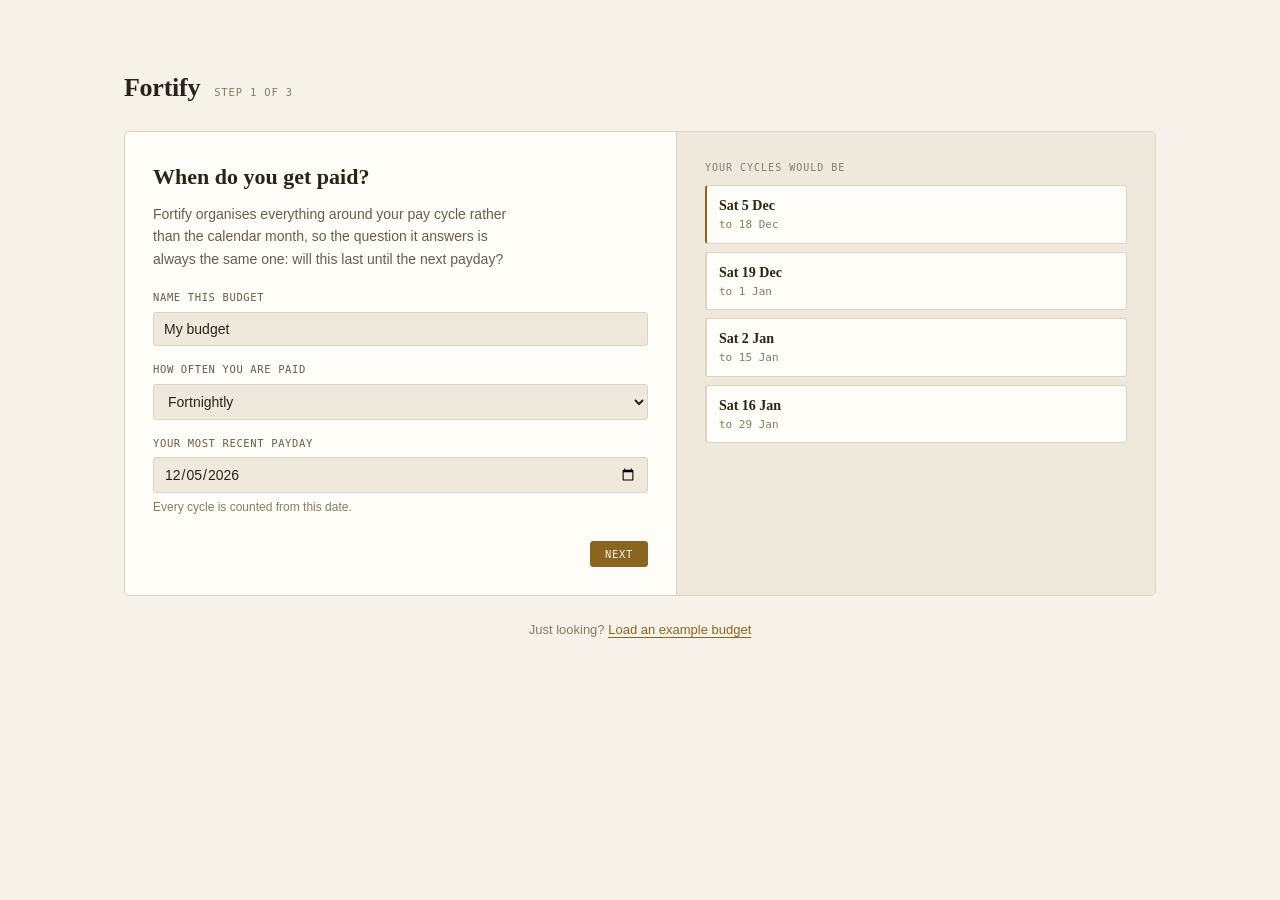
==== index.html @ bae22eed "Deploy 2026-08-08 04:30 UTC from feccb35" ====
<!DOCTYPE html>
<html lang="en">
<head>
<meta charset="UTF-8">
<meta name="viewport" content="width=device-width, initial-scale=1.0, viewport-fit=cover">
<title>Fortify</title>
<meta name="description" content="See whether your money lasts until the next payday.">

<link rel="manifest" href="./manifest.webmanifest">
<link rel="icon" type="image/png" sizes="32x32" href="./favicon-32.png">
<link rel="icon" type="image/png" sizes="16x16" href="./favicon-16.png">
<link rel="apple-touch-icon" href="./icon-180.png">

<!-- Matches the app background so the phone chrome does not flash white. -->
<meta name="theme-color" content="#15120d" media="(prefers-color-scheme: dark)">
<meta name="theme-color" content="#f6f2ea" media="(prefers-color-scheme: light)">
<meta name="apple-mobile-web-app-capable" content="yes">
<meta name="apple-mobile-web-app-title" content="Fortify">

<!-- Budget data never leaves the browser, so there is nothing to index. -->
<meta name="robots" content="noindex">
  <script type="module" crossorigin src="./assets/index-SMdYRFol.js"></script>
  <link rel="stylesheet" crossorigin href="./assets/index-R6bxta9f.css">
</head>
<body>
<div id="app"></div>
</body>
</html>
---- assets/index-R6bxta9f.css ----
:root{--serif:"Iowan Old Style", "Palatino Linotype", Palatino, Georgia, serif;--sans:-apple-system, BlinkMacSystemFont, "Segoe UI", "Helvetica Neue", Arial, sans-serif;--mono:ui-monospace, "SF Mono", "Cascadia Code", Consolas, monospace}:root,:root[data-theme=dark]{--lightningcss-light: ;--lightningcss-dark:initial;color-scheme:dark;--bg:#15120d;--surface:#1f1a13;--surface-2:#2a2318;--line:#3a3021;--line-soft:#2a2418;--text:#f0e9da;--text-dim:#a89b84;--text-faint:#6e6350;--brass:#cda24f;--brass-dim:#cda24f1f;--brass-line:#cda24f59;--brass-wash:#cda24f0a;--pos:#83a893;--pos-dim:#83a8931a;--pos-line:#83a89366;--pos-wash:#83a8930d;--neg:#bd6249;--neg-line:#bd624973;--warn:#d99a4e;--warn-dim:#d99a4e14;--warn-line:#d99a4e66}@media (prefers-color-scheme:light){:root:not([data-theme=dark]){--lightningcss-light:initial;--lightningcss-dark: ;color-scheme:light;--bg:#f6f2ea;--surface:#fffdf8;--surface-2:#efe9dd;--line:#ddd4c3;--line-soft:#ebe4d6;--text:#2a2318;--text-dim:#665d4e;--text-faint:#857b69;--brass:#8a6520;--brass-dim:#8a65201a;--brass-line:#8a652052;--brass-wash:#8a65200d;--pos:#3c6a50;--pos-dim:#3c6a501a;--pos-line:#3c6a5059;--pos-wash:#3c6a500d;--neg:#a4402a;--neg-line:#a4402a66;--warn:#8e6116;--warn-dim:#8e61161a;--warn-line:#8e611659}}:root[data-theme=light]{--lightningcss-light:initial;--lightningcss-dark: ;color-scheme:light;--bg:#f6f2ea;--surface:#fffdf8;--surface-2:#efe9dd;--line:#ddd4c3;--line-soft:#ebe4d6;--text:#2a2318;--text-dim:#665d4e;--text-faint:#857b69;--brass:#8a6520;--brass-dim:#8a65201a;--brass-line:#8a652052;--brass-wash:#8a65200d;--pos:#3c6a50;--pos-dim:#3c6a501a;--pos-line:#3c6a5059;--pos-wash:#3c6a500d;--neg:#a4402a;--neg-line:#a4402a66;--warn:#8e6116;--warn-dim:#8e61161a;--warn-line:#8e611659}*{box-sizing:border-box}body{background:var(--bg);color:var(--text);font-family:var(--sans);-webkit-font-smoothing:antialiased;margin:0;font-size:15px;line-height:1.5}#app{flex-direction:column;gap:32px;max-width:1080px;margin:0 auto;padding:32px 24px 96px;display:flex}h1,h2,h3,h4{font-family:var(--serif);margin:0;font-weight:600}.app-header{justify-content:space-between;align-items:flex-start;gap:16px;display:flex}.app-header h1{letter-spacing:-.01em;font-size:26px}.subtitle{color:var(--text-dim);margin:2px 0 0;font-size:13px}.header-actions{flex-wrap:wrap;justify-content:flex-end;align-items:center;gap:10px;display:flex}.save-state{font-family:var(--mono);letter-spacing:.06em;text-transform:uppercase;color:var(--text-faint);white-space:nowrap;font-size:10.5px}.save-state.is-saved{color:var(--pos)}.save-state.is-error{color:var(--neg);cursor:help}.ghost-btn{font-family:var(--mono);letter-spacing:.06em;text-transform:uppercase;color:var(--text-dim);background:var(--surface);border:1px solid var(--line);cursor:pointer;border-radius:3px;padding:6px 12px;font-size:10.5px;transition:border-color .15s,color .15s}.ghost-btn:hover{border-color:var(--brass-line);color:var(--brass)}.ghost-btn:focus-visible{outline:2px solid var(--brass);outline-offset:2px}.prototype-badge{font-family:var(--mono);letter-spacing:.12em;text-transform:uppercase;color:var(--brass);border:1px solid var(--brass-line);background:var(--brass-dim);white-space:nowrap;border-radius:999px;padding:4px 10px;font-size:10px}.runway{border:1px solid var(--line);background:var(--surface);border-radius:4px;flex-direction:column;gap:12px;padding:24px;display:flex}.mode-tabs{flex-wrap:wrap;gap:4px;display:flex}.mode-tab{font-family:var(--mono);letter-spacing:.06em;text-transform:uppercase;color:var(--text-faint);cursor:pointer;background:0 0;border:1px solid #0000;border-radius:3px;padding:7px 13px;font-size:11px;transition:color .15s,border-color .15s,background .15s}.mode-tab:hover:not(:disabled){color:var(--text)}.mode-tab.active{color:var(--brass);border-color:var(--brass-line);background:var(--brass-dim)}.mode-tab:disabled{opacity:.35;cursor:not-allowed}.mode-tab:focus-visible{outline:2px solid var(--brass);outline-offset:2px}.runway-figure{font-family:var(--serif);color:var(--pos);font-variant-numeric:tabular-nums;margin:4px 0 0;font-size:clamp(40px,8vw,60px);line-height:1}.runway-figure.neg{color:var(--neg)}.runway-caption{color:var(--text-dim);max-width:62ch;margin:0;font-size:14px}.assumptions{flex-wrap:wrap;gap:6px;margin-top:4px;display:flex}.chip{font-family:var(--mono);letter-spacing:.04em;color:var(--text-faint);border:1px solid var(--line);white-space:nowrap;border-radius:999px;padding:4px 10px;font-size:10.5px}.chip-warn{color:var(--warn);border-color:var(--warn-line)}.chip-soft{color:var(--text-dim)}.balance-control{border-top:1px solid var(--line-soft);flex-wrap:wrap;align-items:baseline;gap:14px;margin-top:4px;padding-top:14px;display:flex}.balance-field{align-items:center;gap:10px;display:flex}.balance-label{font-family:var(--mono);letter-spacing:.06em;text-transform:uppercase;color:var(--text-dim);font-size:10.5px}.balance-input-wrap{align-items:center;gap:3px;display:inline-flex}.balance-input-wrap .currency{font-family:var(--mono);color:var(--text-faint);font-size:13px}.balance-control input{text-align:right;width:120px;font-family:var(--mono);font-variant-numeric:tabular-nums;color:var(--text);background:var(--surface-2);border:1px solid var(--line);border-radius:3px;padding:6px 9px;font-size:15px}.balance-control input:hover{border-color:var(--brass-line)}.balance-control input:focus-visible{outline:2px solid var(--brass);outline-offset:1px}.balance-control input::-webkit-outer-spin-button{appearance:none;margin:0}.balance-control input::-webkit-inner-spin-button{appearance:none;margin:0}.balance-control input{-moz-appearance:textfield}.balance-control input[type=date]{text-align:left;width:auto;min-width:150px;font-family:var(--sans);font-size:13px}.balance-control.is-empty input{border-style:dashed;border-color:var(--warn-line)}.balance-control.is-empty input::placeholder{color:var(--warn);font-size:13px;font-style:italic}.balance-note{font-family:var(--mono);color:var(--text-faint);font-size:10.5px}.balance-note.is-stale{color:var(--warn)}.dialog{border:1px solid var(--line);background:var(--surface);color:var(--text);border-radius:5px;width:calc(100% - 32px);max-width:420px;padding:0}.dialog::backdrop{background:#0000008c}.dialog-body{flex-direction:column;gap:18px;padding:24px;display:flex}.dialog-body h2{font-size:20px}.field{flex-direction:column;gap:6px;display:flex}.field>span{font-family:var(--mono);letter-spacing:.06em;text-transform:uppercase;color:var(--text-dim);font-size:10.5px}.field small{color:var(--text-faint);font-size:12px;line-height:1.45}.field input,.field select{font-family:var(--sans);color:var(--text);background:var(--surface-2);border:1px solid var(--line);border-radius:3px;padding:8px 10px;font-size:14px}.field input[type=number]{font-family:var(--mono);font-variant-numeric:tabular-nums;text-align:right;width:120px}.field input:focus-visible,.field select:focus-visible{outline:2px solid var(--brass);outline-offset:1px}.dialog-actions{justify-content:flex-end;gap:8px;margin-top:4px;display:flex}.primary-btn{font-family:var(--mono);letter-spacing:.06em;text-transform:uppercase;color:var(--bg);background:var(--brass);border:1px solid var(--brass);cursor:pointer;border-radius:3px;padding:6px 14px;font-size:10.5px}.primary-btn:hover{filter:brightness(1.08)}.primary-btn:focus-visible{outline:2px solid var(--brass);outline-offset:2px}.section-head{justify-content:space-between;align-items:baseline;gap:12px;display:flex}.section-head h2{margin-bottom:0}.label-edit{font:inherit;color:inherit;cursor:pointer;text-align:left;background:0 0;border:none;border-bottom:1px dashed #0000;padding:0}.label-edit:hover{color:var(--brass);border-bottom-color:var(--brass-line)}.label-edit:focus-visible{outline:2px solid var(--brass);outline-offset:2px;border-radius:2px}.dialog-wide{max-width:560px}.dialog-body h2{margin-bottom:2px}.field-pair{grid-template-columns:1fr 1fr;gap:14px;display:grid}.dialog-error{color:var(--neg);border:1px solid var(--neg-line);background:#bd62491a;border-radius:3px;margin:0;padding:10px 12px;font-size:13px}.dialog-actions .spacer{flex:1}.danger-btn{font-family:var(--mono);letter-spacing:.06em;text-transform:uppercase;color:var(--neg);border:1px solid var(--neg-line);cursor:pointer;background:0 0;border-radius:3px;padding:6px 12px;font-size:10.5px}.danger-btn:hover{background:#bd62491a}.danger-btn:focus-visible{outline:2px solid var(--neg);outline-offset:2px}.ghost-btn.tiny{padding:4px 8px;font-size:9.5px}.field-note{color:var(--text-faint);margin:-8px 0 0;font-size:12px;line-height:1.45}.dialog-note{color:var(--warn);background:var(--warn-dim);border:1px solid var(--warn-line);border-radius:3px;margin:0;padding:10px 12px;font-size:12.5px;line-height:1.5}.empty-note{color:var(--text-faint);border:1px dashed var(--line);border-radius:4px;grid-column:1/-1;margin:0;padding:20px;font-size:13.5px;line-height:1.5}.pot-head h4{font-family:var(--serif);font-weight:600}.radio-row{flex-wrap:wrap;gap:8px;display:flex}.radio-card{border:1px solid var(--line);cursor:pointer;background:var(--surface-2);border-radius:3px;flex-direction:column;flex:150px;gap:2px;padding:10px 12px;transition:border-color .15s,background .15s;display:flex}.radio-card:hover{border-color:var(--brass-line)}.radio-card.selected{border-color:var(--brass);background:var(--brass-dim)}.radio-card input{opacity:0;pointer-events:none;position:absolute}.radio-card:focus-within{outline:2px solid var(--brass);outline-offset:2px}.radio-label{color:var(--text);font-size:13.5px}.radio-card.selected .radio-label{color:var(--brass)}.radio-hint{color:var(--text-faint);font-size:11.5px;line-height:1.35}.instalments{flex-direction:column;gap:8px;display:flex}.instalment-row{align-items:center;gap:8px;display:flex}.instalment-row input[type=date]{font-family:var(--sans);color:var(--text);background:var(--surface-2);border:1px solid var(--line);border-radius:3px;flex:1;padding:6px 8px;font-size:13px}.instalment-row input[type=number]{text-align:right;width:90px;font-family:var(--mono);font-variant-numeric:tabular-nums;color:var(--text);background:var(--surface-2);border:1px solid var(--line);border-radius:3px;padding:6px 8px;font-size:13px}.windows{grid-template-columns:repeat(4,1fr);gap:12px;display:grid}.window-card{border:1px solid var(--line);background:var(--surface);border-radius:4px;padding:16px;position:relative;overflow:hidden}.window-card:before{content:"";background:var(--line);height:2px;position:absolute;inset:0 0 auto}.window-card.current:before{background:var(--brass)}.window-card.tight:before{background:var(--warn)}.window-card.over:before{background:var(--neg)}.window-card.current{border-color:var(--brass-line)}.wc-label{font-family:var(--mono);letter-spacing:.1em;text-transform:uppercase;color:var(--text-faint);margin:0 0 2px;font-size:10px}.window-card.current .wc-label{color:var(--brass)}.wc-date{font-family:var(--serif);color:var(--text);margin:0 0 12px;font-size:15px}.wc-stats{flex-direction:column;gap:5px;margin:0;font-size:12.5px;display:flex}.wc-stats>div{justify-content:space-between;gap:8px;display:flex}.wc-stats dt{color:var(--text-faint);margin:0}.wc-stats dd{font-family:var(--mono);font-variant-numeric:tabular-nums;margin:0;font-size:12px}.wc-net{border-top:1px solid var(--line-soft);margin-top:2px;padding-top:6px}.wc-net dt{color:var(--text-dim)}.wc-net dd{font-weight:700}.pos{color:var(--pos)}.neg{color:var(--neg)}.pots h2,.detail h2{margin-bottom:12px;font-size:19px}.pot-grid{grid-template-columns:repeat(auto-fit,minmax(260px,1fr));gap:12px;display:grid}.pot{border:1px solid var(--line);background:var(--surface);border-radius:4px;padding:16px}.pot-overdue{border-color:var(--neg-line)}.pot-head{justify-content:space-between;align-items:baseline;gap:10px;display:flex}.pot-head h4{font-size:15px}.pot-balance{font-family:var(--mono);font-variant-numeric:tabular-nums;color:var(--brass);font-size:13px}.pot-target{color:var(--text-faint)}.pot-bar{background:var(--surface-2);border-radius:999px;height:3px;margin:12px 0 8px;overflow:hidden}.pot-bar span{background:var(--brass);height:100%;display:block}.pot-detail{color:var(--text-dim);margin:0;font-size:12.5px}.window-section{margin-bottom:20px}.ws-header{border-bottom:1px solid var(--line);align-items:baseline;gap:12px;padding-bottom:8px;display:flex}.ws-header h3{font-size:16px}.ws-range{font-family:var(--mono);color:var(--text-faint);font-size:11px}.ws-net{font-family:var(--mono);font-variant-numeric:tabular-nums;margin-left:auto;font-size:13px;font-weight:700}.table-scroll{overflow-x:auto}.ledger{border-collapse:collapse;width:100%;min-width:660px}.ledger th{font-family:var(--mono);letter-spacing:.08em;text-transform:uppercase;color:var(--text-faint);text-align:left;border-bottom:1px solid var(--line-soft);padding:10px 8px 6px 0;font-size:10px;font-weight:400}.ledger th.r{text-align:right}.ledger td{border-bottom:1px solid var(--line-soft);vertical-align:middle;padding:8px 8px 8px 0;font-size:13.5px}.ledger tbody tr:last-child td{border-bottom:none}.cell-date{font-family:var(--mono);color:var(--text-faint);width:62px;font-size:12px}.cell-label{color:var(--text);min-width:170px}.cell-amount{text-align:right;font-family:var(--mono);font-variant-numeric:tabular-nums;white-space:nowrap;width:104px;font-size:13px}.cell-amount.muted{color:var(--text-faint)}.cell-assign{width:150px}.empty{color:var(--text-faint);font-style:italic}.row-income .cell-label{color:var(--pos)}.row-income td{background:var(--pos-wash)}.row-elsewhere .cell-label,.row-elsewhere .cell-amount{opacity:.55}.funding-note{font-family:var(--mono);letter-spacing:.06em;text-transform:uppercase;color:var(--brass);border:1px solid var(--brass-line);opacity:1;border-radius:999px;margin-left:8px;padding:2px 7px;font-size:9.5px;display:inline-block}.amount-entry{justify-content:flex-end;align-items:center;gap:2px;display:flex}.amount-entry .currency{font-family:var(--mono);color:var(--text-faint);font-size:12px}.amount-input{text-align:right;width:76px;font-family:var(--mono);font-variant-numeric:tabular-nums;color:var(--neg);background:var(--surface-2);border:1px solid var(--line);border-radius:3px;padding:4px 6px;font-size:13px}.amount-input::placeholder{color:var(--warn);opacity:.6;font-style:italic}.amount-input:hover{border-color:var(--brass-line)}.amount-input:focus-visible{outline:2px solid var(--brass);outline-offset:1px}.amount-input::-webkit-outer-spin-button{appearance:none;margin:0}.amount-input::-webkit-inner-spin-button{appearance:none;margin:0}.amount-input{-moz-appearance:textfield}.amount-entry.is-estimate .amount-input{border-style:dashed;border-color:var(--warn-line)}.paid-check{cursor:pointer;font-family:var(--mono);letter-spacing:.05em;text-transform:uppercase;color:var(--text-faint);white-space:nowrap;align-items:center;gap:6px;font-size:10px;display:inline-flex}.paid-check:hover{color:var(--text-dim)}.paid-check input{accent-color:var(--pos);cursor:pointer;margin:0}.paid-check.is-paid{color:var(--pos)}.paid-check:focus-within{outline:2px solid var(--brass);outline-offset:3px;border-radius:3px}.assign{width:100%;font-family:var(--sans);background:var(--surface-2);color:var(--text-dim);border:1px solid var(--line);cursor:pointer;border-radius:3px;padding:5px 7px;font-size:12px}.assign:hover{border-color:var(--brass-line);color:var(--text)}.assign:focus-visible{outline:2px solid var(--brass);outline-offset:1px}.assign.from-pot{color:var(--brass);border-color:var(--brass-line);background:var(--brass-dim)}.assign.external{color:var(--text-faint);font-style:italic}.ledger tfoot td{padding:9px 8px 9px 0;font-size:13px}.totals-row td{border-top:1px solid var(--line);background:var(--surface-2);color:var(--text-dim);font-weight:600}.pots-row td{background:var(--pos-wash);color:var(--pos)}.living-row td{background:var(--brass-wash);color:var(--brass)}.pot-contribs{flex-wrap:wrap;justify-content:flex-end;gap:6px 14px;display:flex}.contrib{align-items:center;gap:4px;display:inline-flex}.contrib-name{font-family:var(--mono);letter-spacing:.05em;text-transform:uppercase;color:var(--text-faint);font-size:10px}.contrib .currency{color:var(--pos)}.contrib-input{text-align:right;width:68px;font-family:var(--mono);font-variant-numeric:tabular-nums;color:var(--pos);background:var(--surface);border:1px dashed var(--pos-line);border-radius:3px;padding:3px 6px;font-size:12.5px}.contrib-input::placeholder{color:var(--text-faint);font-style:italic}.contrib-input:hover{border-style:solid}.contrib-input:focus-visible{outline:2px solid var(--pos);outline-offset:1px}.contrib-input::-webkit-outer-spin-button{appearance:none;margin:0}.contrib-input::-webkit-inner-spin-button{appearance:none;margin:0}.contrib-input{-moz-appearance:textfield}.cell-total.saved{color:var(--pos)}.cell-total.muted{color:var(--text-faint);font-weight:400}.net-row td{border-top:1px solid var(--line);background:var(--surface-2);color:var(--text);font-weight:600}.cell-total{text-align:right;font-family:var(--mono);font-variant-numeric:tabular-nums;white-space:nowrap;font-size:13px;font-weight:700}.cell-hint{font-family:var(--mono);color:var(--text-faint);text-align:right;font-size:10.5px;font-weight:400}.living-entry .living-input{text-align:right;width:76px;font-family:var(--mono);font-variant-numeric:tabular-nums;color:var(--brass);background:var(--surface);border:1px dashed var(--brass-line);border-radius:3px;padding:4px 6px;font-size:13px}.living-entry .living-input::placeholder{color:var(--text-faint);font-style:italic}.living-entry .living-input:hover{border-style:solid}.living-entry .living-input:focus-visible{outline:2px solid var(--brass);outline-offset:1px}.living-entry .living-input::-webkit-outer-spin-button{appearance:none;margin:0}.living-entry .living-input::-webkit-inner-spin-button{appearance:none;margin:0}.living-entry .living-input{-moz-appearance:textfield}.living-entry .currency{color:var(--brass)}.status{font-family:var(--mono);letter-spacing:.05em;text-transform:uppercase;white-space:nowrap;border:1px solid;border-radius:999px;padding:3px 8px;font-size:10px}.status-settled,.status-received{color:var(--pos);border-color:var(--pos-line);background:var(--pos-dim)}.status-confirmed{color:var(--text-dim);border-color:var(--line)}.status-expected{color:var(--warn);border-color:var(--warn-line);background:var(--warn-dim)}@media (max-width:860px){.windows{grid-template-columns:repeat(2,1fr)}}@media (max-width:520px){#app{padding:20px 16px 64px}.windows{grid-template-columns:1fr}.ws-net{width:100%;margin-left:0}}.wizard{flex-direction:column;gap:24px;padding-top:4vh;display:flex}.wiz-header{align-items:baseline;gap:14px;display:flex}.wiz-header h1{letter-spacing:-.01em;font-size:26px}.wiz-progress{font-family:var(--mono);letter-spacing:.08em;text-transform:uppercase;color:var(--text-faint);margin:0;font-size:10.5px}.wiz-card{border:1px solid var(--line);background:var(--surface);border-radius:5px;grid-template-columns:1.15fr 1fr;gap:0;display:grid;overflow:hidden}.wiz-form{flex-direction:column;gap:16px;padding:28px;display:flex}.wiz-form h2{font-size:22px}.wiz-blurb{color:var(--text-dim);max-width:46ch;margin:-6px 0 4px;font-size:14px;line-height:1.6}.wiz-actions{align-items:center;gap:8px;margin-top:8px;display:flex}.wiz-actions .spacer{flex:1}.wiz-preview{background:var(--surface-2);border-left:1px solid var(--line);flex-direction:column;gap:10px;padding:28px;display:flex}.wiz-preview-label{font-family:var(--mono);letter-spacing:.1em;text-transform:uppercase;color:var(--text-faint);margin:0;font-size:10px}.wiz-preview-note{color:var(--text-faint);margin:4px 0 0;font-size:12.5px;line-height:1.5}.wiz-cycles{flex-direction:column;gap:8px;margin:0;padding:0;list-style:none;display:flex}.wiz-cycles li{border:1px solid var(--line);border-left:2px solid var(--line);background:var(--surface);border-radius:3px;flex-direction:column;gap:1px;padding:9px 12px;display:flex}.wiz-cycles li.is-current{border-left-color:var(--brass)}.wiz-cycles strong{font-family:var(--serif);font-size:14px;font-weight:600}.wiz-cycles span{font-family:var(--mono);color:var(--text-faint);font-size:11px}.wiz-figure{font-family:var(--serif);color:var(--pos);font-variant-numeric:tabular-nums;margin:0;font-size:clamp(30px,4vw,40px);line-height:1}.wiz-escape{color:var(--text-faint);text-align:center;margin:0;font-size:13px}.link-btn{font:inherit;color:var(--brass);cursor:pointer;text-underline-offset:3px;background:0 0;border:none;padding:0;text-decoration:underline}.link-btn:focus-visible{outline:2px solid var(--brass);outline-offset:2px;border-radius:2px}@media (max-width:760px){.wiz-card{grid-template-columns:1fr}.wiz-preview{border-left:none;border-top:1px solid var(--line)}}
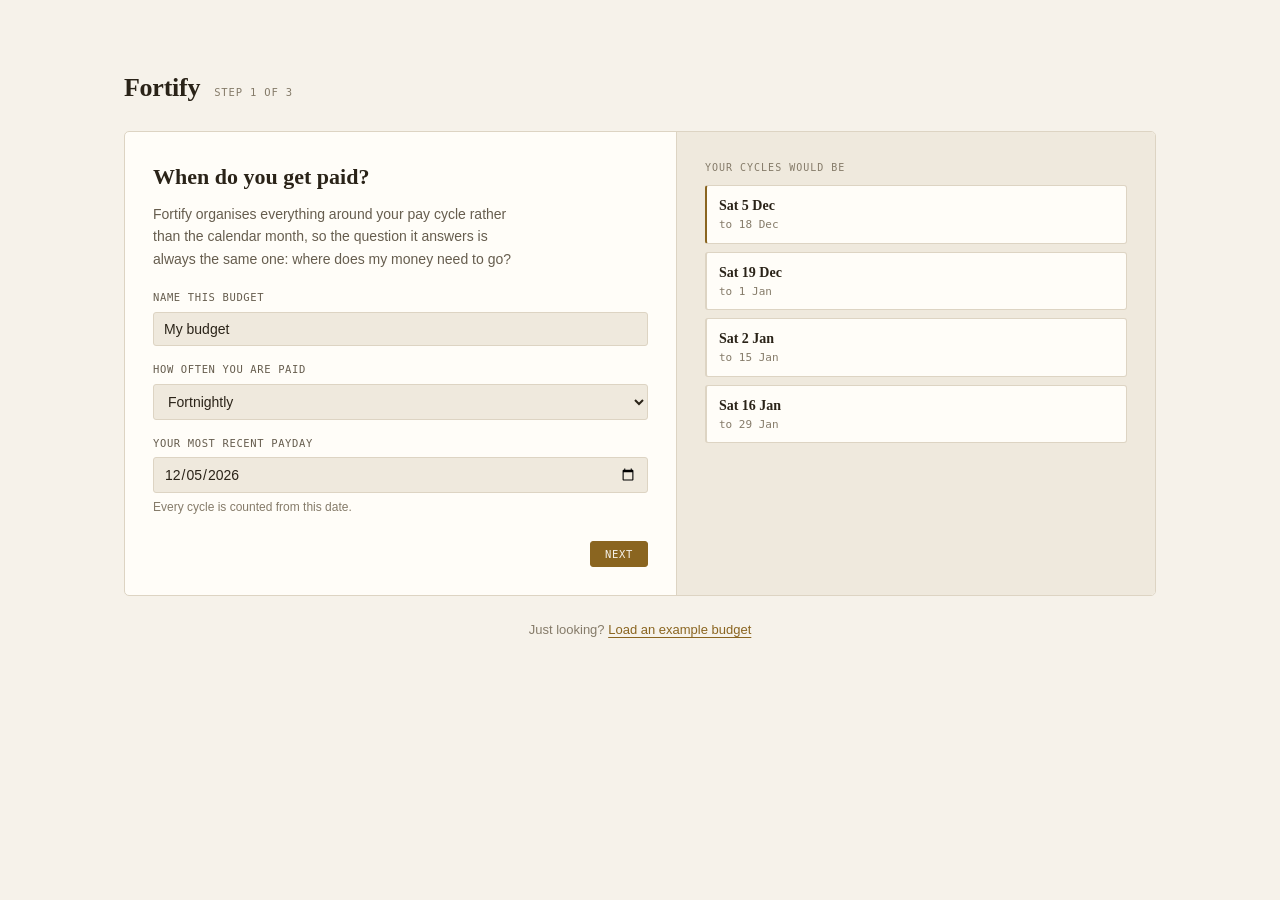
==== commit 493dd078: "Deploy 2026-08-11 23:42 UTC from f100e13" ====
--- a/index.html
+++ b/index.html
@@ -4,7 +4,7 @@
 <meta charset="UTF-8">
 <meta name="viewport" content="width=device-width, initial-scale=1.0, viewport-fit=cover">
 <title>Fortify</title>
-<meta name="description" content="See whether your money lasts until the next payday.">
+<meta name="description" content="Where does my money need to go? A forward-looking budget built around your pay cycle.">
 
 <link rel="manifest" href="./manifest.webmanifest">
 <link rel="icon" type="image/png" sizes="32x32" href="./favicon-32.png">
@@ -19,8 +19,8 @@
 
 <!-- Budget data never leaves the browser, so there is nothing to index. -->
 <meta name="robots" content="noindex">
-  <script type="module" crossorigin src="./assets/index-SMdYRFol.js"></script>
-  <link rel="stylesheet" crossorigin href="./assets/index-R6bxta9f.css">
+  <script type="module" crossorigin src="./assets/index-Cvzvayml.js"></script>
+  <link rel="stylesheet" crossorigin href="./assets/index-HAJY0hPd.css">
 </head>
 <body>
 <div id="app"></div>
--- a/assets/index-HAJY0hPd.css
+++ b/assets/index-HAJY0hPd.css
@@ -0,0 +1 @@
+:root{--serif:"Iowan Old Style", "Palatino Linotype", Palatino, Georgia, serif;--sans:-apple-system, BlinkMacSystemFont, "Segoe UI", "Helvetica Neue", Arial, sans-serif;--mono:ui-monospace, "SF Mono", "Cascadia Code", Consolas, monospace}:root,:root[data-theme=dark]{--lightningcss-light: ;--lightningcss-dark:initial;color-scheme:dark;--bg:#15120d;--surface:#1f1a13;--surface-2:#2a2318;--line:#3a3021;--line-soft:#2a2418;--text:#f0e9da;--text-dim:#a89b84;--text-faint:#6e6350;--brass:#cda24f;--brass-dim:#cda24f1f;--brass-line:#cda24f59;--brass-wash:#cda24f0a;--pos:#83a893;--pos-dim:#83a8931a;--pos-line:#83a89366;--pos-wash:#83a8930d;--neg:#bd6249;--neg-line:#bd624973;--warn:#d99a4e;--warn-dim:#d99a4e14;--warn-line:#d99a4e66}@media (prefers-color-scheme:light){:root:not([data-theme=dark]){--lightningcss-light:initial;--lightningcss-dark: ;color-scheme:light;--bg:#f6f2ea;--surface:#fffdf8;--surface-2:#efe9dd;--line:#ddd4c3;--line-soft:#ebe4d6;--text:#2a2318;--text-dim:#665d4e;--text-faint:#857b69;--brass:#8a6520;--brass-dim:#8a65201a;--brass-line:#8a652052;--brass-wash:#8a65200d;--pos:#3c6a50;--pos-dim:#3c6a501a;--pos-line:#3c6a5059;--pos-wash:#3c6a500d;--neg:#a4402a;--neg-line:#a4402a66;--warn:#8e6116;--warn-dim:#8e61161a;--warn-line:#8e611659}}:root[data-theme=light]{--lightningcss-light:initial;--lightningcss-dark: ;color-scheme:light;--bg:#f6f2ea;--surface:#fffdf8;--surface-2:#efe9dd;--line:#ddd4c3;--line-soft:#ebe4d6;--text:#2a2318;--text-dim:#665d4e;--text-faint:#857b69;--brass:#8a6520;--brass-dim:#8a65201a;--brass-line:#8a652052;--brass-wash:#8a65200d;--pos:#3c6a50;--pos-dim:#3c6a501a;--pos-line:#3c6a5059;--pos-wash:#3c6a500d;--neg:#a4402a;--neg-line:#a4402a66;--warn:#8e6116;--warn-dim:#8e61161a;--warn-line:#8e611659}*{box-sizing:border-box}body{background:var(--bg);color:var(--text);font-family:var(--sans);-webkit-font-smoothing:antialiased;margin:0;font-size:15px;line-height:1.5}#app{flex-direction:column;gap:32px;max-width:1080px;margin:0 auto;padding:32px 24px 96px;display:flex}h1,h2,h3,h4{font-family:var(--serif);margin:0;font-weight:600}.app-header{justify-content:space-between;align-items:flex-start;gap:16px;display:flex}.app-header h1{letter-spacing:-.01em;font-size:26px}.subtitle{color:var(--text-dim);margin:2px 0 0;font-size:13px}.header-actions{flex-wrap:wrap;justify-content:flex-end;align-items:center;gap:10px;display:flex}.save-state{font-family:var(--mono);letter-spacing:.06em;text-transform:uppercase;color:var(--text-faint);white-space:nowrap;font-size:10.5px}.save-state.is-saved{color:var(--pos)}.save-state.is-error{color:var(--neg);cursor:help}.ghost-btn{font-family:var(--mono);letter-spacing:.06em;text-transform:uppercase;color:var(--text-dim);background:var(--surface);border:1px solid var(--line);cursor:pointer;border-radius:3px;padding:6px 12px;font-size:10.5px;transition:border-color .15s,color .15s}.ghost-btn:hover{border-color:var(--brass-line);color:var(--brass)}.ghost-btn:focus-visible{outline:2px solid var(--brass);outline-offset:2px}.prototype-badge{font-family:var(--mono);letter-spacing:.12em;text-transform:uppercase;color:var(--brass);border:1px solid var(--brass-line);background:var(--brass-dim);white-space:nowrap;border-radius:999px;padding:4px 10px;font-size:10px}.runway{border:1px solid var(--line);background:var(--surface);border-radius:4px;flex-direction:column;gap:12px;padding:24px;display:flex}.mode-tabs{flex-wrap:wrap;gap:4px;display:flex}.mode-tab{font-family:var(--mono);letter-spacing:.06em;text-transform:uppercase;color:var(--text-faint);cursor:pointer;background:0 0;border:1px solid #0000;border-radius:3px;padding:7px 13px;font-size:11px;transition:color .15s,border-color .15s,background .15s}.mode-tab:hover:not(:disabled){color:var(--text)}.mode-tab.active{color:var(--brass);border-color:var(--brass-line);background:var(--brass-dim)}.mode-tab:disabled{opacity:.35;cursor:not-allowed}.mode-tab:focus-visible{outline:2px solid var(--brass);outline-offset:2px}.runway-figure{font-family:var(--serif);color:var(--pos);font-variant-numeric:tabular-nums;margin:4px 0 0;font-size:clamp(40px,8vw,60px);line-height:1}.runway-figure.neg{color:var(--neg)}.runway-caption{color:var(--text-dim);max-width:62ch;margin:0;font-size:14px}.assumptions{flex-wrap:wrap;gap:6px;margin-top:4px;display:flex}.chip{font-family:var(--mono);letter-spacing:.04em;color:var(--text-faint);border:1px solid var(--line);white-space:nowrap;border-radius:999px;padding:4px 10px;font-size:10.5px}.chip-warn{color:var(--warn);border-color:var(--warn-line)}.chip-soft{color:var(--text-dim)}.balance-control{border-top:1px solid var(--line-soft);flex-wrap:wrap;align-items:baseline;gap:14px;margin-top:4px;padding-top:14px;display:flex}.balance-field{align-items:center;gap:10px;display:flex}.balance-label{font-family:var(--mono);letter-spacing:.06em;text-transform:uppercase;color:var(--text-dim);font-size:10.5px}.balance-input-wrap{align-items:center;gap:3px;display:inline-flex}.balance-input-wrap .currency{font-family:var(--mono);color:var(--text-faint);font-size:13px}.balance-control input{text-align:right;width:120px;font-family:var(--mono);font-variant-numeric:tabular-nums;color:var(--text);background:var(--surface-2);border:1px solid var(--line);border-radius:3px;padding:6px 9px;font-size:15px}.balance-control input:hover{border-color:var(--brass-line)}.balance-control input:focus-visible{outline:2px solid var(--brass);outline-offset:1px}.balance-control input::-webkit-outer-spin-button{appearance:none;margin:0}.balance-control input::-webkit-inner-spin-button{appearance:none;margin:0}.balance-control input{-moz-appearance:textfield}.balance-control input[type=date]{text-align:left;width:auto;min-width:150px;font-family:var(--sans);font-size:13px}.balance-control.is-empty input{border-style:dashed;border-color:var(--warn-line)}.balance-control.is-empty input::placeholder{color:var(--warn);font-size:13px;font-style:italic}.balance-note{font-family:var(--mono);color:var(--text-faint);font-size:10.5px}.balance-note.is-stale{color:var(--warn)}.dialog{border:1px solid var(--line);background:var(--surface);color:var(--text);border-radius:5px;width:calc(100% - 32px);max-width:420px;padding:0}.dialog::backdrop{background:#0000008c}.dialog-body{flex-direction:column;gap:18px;padding:24px;display:flex}.dialog-body h2{font-size:20px}.field{flex-direction:column;gap:6px;display:flex}.field>span{font-family:var(--mono);letter-spacing:.06em;text-transform:uppercase;color:var(--text-dim);font-size:10.5px}.field small{color:var(--text-faint);font-size:12px;line-height:1.45}.field input,.field select{font-family:var(--sans);color:var(--text);background:var(--surface-2);border:1px solid var(--line);border-radius:3px;padding:8px 10px;font-size:14px}.field input[type=number]{font-family:var(--mono);font-variant-numeric:tabular-nums;text-align:right;width:120px}.field input:focus-visible,.field select:focus-visible{outline:2px solid var(--brass);outline-offset:1px}.dialog-actions{justify-content:flex-end;gap:8px;margin-top:4px;display:flex}.primary-btn{font-family:var(--mono);letter-spacing:.06em;text-transform:uppercase;color:var(--bg);background:var(--brass);border:1px solid var(--brass);cursor:pointer;border-radius:3px;padding:6px 14px;font-size:10.5px}.primary-btn:hover{filter:brightness(1.08)}.primary-btn:focus-visible{outline:2px solid var(--brass);outline-offset:2px}.section-head{justify-content:space-between;align-items:baseline;gap:12px;display:flex}.section-head h2{margin-bottom:0}.label-edit{font:inherit;color:inherit;cursor:pointer;text-align:left;background:0 0;border:none;border-bottom:1px dashed #0000;padding:0}.label-edit:hover{color:var(--brass);border-bottom-color:var(--brass-line)}.label-edit:focus-visible{outline:2px solid var(--brass);outline-offset:2px;border-radius:2px}.dialog-wide{max-width:560px}.dialog-body h2{margin-bottom:2px}.field-pair{grid-template-columns:1fr 1fr;gap:14px;display:grid}.dialog-error{color:var(--neg);border:1px solid var(--neg-line);background:#bd62491a;border-radius:3px;margin:0;padding:10px 12px;font-size:13px}.dialog-actions .spacer{flex:1}.danger-btn{font-family:var(--mono);letter-spacing:.06em;text-transform:uppercase;color:var(--neg);border:1px solid var(--neg-line);cursor:pointer;background:0 0;border-radius:3px;padding:6px 12px;font-size:10.5px}.danger-btn:hover{background:#bd62491a}.danger-btn:focus-visible{outline:2px solid var(--neg);outline-offset:2px}.ghost-btn.tiny{padding:4px 8px;font-size:9.5px}.field-note{color:var(--text-faint);margin:-8px 0 0;font-size:12px;line-height:1.45}.dialog-note{color:var(--warn);background:var(--warn-dim);border:1px solid var(--warn-line);border-radius:3px;margin:0;padding:10px 12px;font-size:12.5px;line-height:1.5}.empty-note{color:var(--text-faint);border:1px dashed var(--line);border-radius:4px;grid-column:1/-1;margin:0;padding:20px;font-size:13.5px;line-height:1.5}.pot-head h4{font-family:var(--serif);font-weight:600}.radio-row{flex-wrap:wrap;gap:8px;display:flex}.radio-card{border:1px solid var(--line);cursor:pointer;background:var(--surface-2);border-radius:3px;flex-direction:column;flex:150px;gap:2px;padding:10px 12px;transition:border-color .15s,background .15s;display:flex}.radio-card:hover{border-color:var(--brass-line)}.radio-card.selected{border-color:var(--brass);background:var(--brass-dim)}.radio-card input{opacity:0;pointer-events:none;position:absolute}.radio-card:focus-within{outline:2px solid var(--brass);outline-offset:2px}.radio-label{color:var(--text);font-size:13.5px}.radio-card.selected .radio-label{color:var(--brass)}.radio-hint{color:var(--text-faint);font-size:11.5px;line-height:1.35}.instalments{flex-direction:column;gap:8px;display:flex}.instalment-row{align-items:center;gap:8px;display:flex}.instalment-row input[type=date]{font-family:var(--sans);color:var(--text);background:var(--surface-2);border:1px solid var(--line);border-radius:3px;flex:1;padding:6px 8px;font-size:13px}.instalment-row input[type=number]{text-align:right;width:90px;font-family:var(--mono);font-variant-numeric:tabular-nums;color:var(--text);background:var(--surface-2);border:1px solid var(--line);border-radius:3px;padding:6px 8px;font-size:13px}.windows{grid-template-columns:repeat(4,1fr);gap:12px;display:grid}.window-card{border:1px solid var(--line);background:var(--surface);border-radius:4px;padding:16px;position:relative;overflow:hidden}.window-card:before{content:"";background:var(--line);height:2px;position:absolute;inset:0 0 auto}.window-card.current:before{background:var(--brass)}.window-card.tight:before{background:var(--warn)}.window-card.over:before{background:var(--neg)}.window-card.current{border-color:var(--brass-line)}.wc-label{font-family:var(--mono);letter-spacing:.1em;text-transform:uppercase;color:var(--text-faint);margin:0 0 2px;font-size:10px}.window-card.current .wc-label{color:var(--brass)}.wc-date{font-family:var(--serif);color:var(--text);margin:0 0 12px;font-size:15px}.wc-stats{flex-direction:column;gap:5px;margin:0;font-size:12.5px;display:flex}.wc-stats>div{justify-content:space-between;gap:8px;display:flex}.wc-stats dt{color:var(--text-faint);margin:0}.wc-stats dd{font-family:var(--mono);font-variant-numeric:tabular-nums;margin:0;font-size:12px}.wc-net{border-top:1px solid var(--line-soft);margin-top:2px;padding-top:6px}.wc-net dt{color:var(--text-dim)}.wc-net dd{font-weight:700}.pos{color:var(--pos)}.neg{color:var(--neg)}.pots h2,.detail h2{margin-bottom:12px;font-size:19px}.pot-grid{grid-template-columns:repeat(auto-fit,minmax(260px,1fr));gap:12px;display:grid}.pot{border:1px solid var(--line);background:var(--surface);border-radius:4px;padding:16px}.pot-overdue{border-color:var(--neg-line)}.pot-head{justify-content:space-between;align-items:baseline;gap:10px;display:flex}.pot-head h4{font-size:15px}.pot-balance{font-family:var(--mono);font-variant-numeric:tabular-nums;color:var(--brass);font-size:13px}.pot-target{color:var(--text-faint)}.pot-bar{background:var(--surface-2);border-radius:999px;height:3px;margin:12px 0 8px;overflow:hidden}.pot-bar span{background:var(--brass);height:100%;display:block}.pot-detail{color:var(--text-dim);margin:0;font-size:12.5px}.window-section{margin-bottom:20px}.ws-header{border-bottom:1px solid var(--line);align-items:baseline;gap:12px;padding-bottom:8px;display:flex}.ws-header h3{font-size:16px}.ws-range{font-family:var(--mono);color:var(--text-faint);font-size:11px}.ws-net{font-family:var(--mono);font-variant-numeric:tabular-nums;margin-left:auto;font-size:13px;font-weight:700}.table-scroll{overflow-x:auto}.ledger{border-collapse:collapse;width:100%;min-width:660px}.ledger th{font-family:var(--mono);letter-spacing:.08em;text-transform:uppercase;color:var(--text-faint);text-align:left;border-bottom:1px solid var(--line-soft);padding:10px 8px 6px 0;font-size:10px;font-weight:400}.ledger th.r{text-align:right}.ledger td{border-bottom:1px solid var(--line-soft);vertical-align:middle;padding:8px 8px 8px 0;font-size:13.5px}.ledger tbody tr:last-child td{border-bottom:none}.cell-date{font-family:var(--mono);color:var(--text-faint);width:62px;font-size:12px}.cell-label{color:var(--text);min-width:170px}.cell-amount{text-align:right;font-family:var(--mono);font-variant-numeric:tabular-nums;white-space:nowrap;width:104px;font-size:13px}.cell-amount.muted{color:var(--text-faint)}.cell-assign{width:150px}.empty{color:var(--text-faint);font-style:italic}.row-income .cell-label{color:var(--pos)}.row-income td{background:var(--pos-wash)}.row-elsewhere .cell-label,.row-elsewhere .cell-amount{opacity:.55}.funding-note{font-family:var(--mono);letter-spacing:.06em;text-transform:uppercase;color:var(--brass);border:1px solid var(--brass-line);opacity:1;border-radius:999px;margin-left:8px;padding:2px 7px;font-size:9.5px;display:inline-block}.amount-entry{justify-content:flex-end;align-items:center;gap:2px;display:flex}.amount-entry .currency{font-family:var(--mono);color:var(--text-faint);font-size:12px}.amount-input{text-align:right;width:76px;font-family:var(--mono);font-variant-numeric:tabular-nums;color:var(--neg);background:var(--surface-2);border:1px solid var(--line);border-radius:3px;padding:4px 6px;font-size:13px}.amount-input::placeholder{color:var(--warn);opacity:.6;font-style:italic}.amount-input:hover{border-color:var(--brass-line)}.amount-input:focus-visible{outline:2px solid var(--brass);outline-offset:1px}.amount-input::-webkit-outer-spin-button{appearance:none;margin:0}.amount-input::-webkit-inner-spin-button{appearance:none;margin:0}.amount-input{-moz-appearance:textfield}.amount-entry.is-estimate .amount-input{border-style:dashed;border-color:var(--warn-line)}.paid-check{cursor:pointer;font-family:var(--mono);letter-spacing:.05em;text-transform:uppercase;color:var(--text-faint);white-space:nowrap;align-items:center;gap:6px;font-size:10px;display:inline-flex}.paid-check:hover{color:var(--text-dim)}.paid-check input{accent-color:var(--pos);cursor:pointer;margin:0}.paid-check.is-paid{color:var(--pos)}.paid-check:focus-within{outline:2px solid var(--brass);outline-offset:3px;border-radius:3px}.assign{width:100%;font-family:var(--sans);background:var(--surface-2);color:var(--text-dim);border:1px solid var(--line);cursor:pointer;border-radius:3px;padding:5px 7px;font-size:12px}.assign:hover{border-color:var(--brass-line);color:var(--text)}.assign:focus-visible{outline:2px solid var(--brass);outline-offset:1px}.assign.from-pot{color:var(--brass);border-color:var(--brass-line);background:var(--brass-dim)}.assign.external{color:var(--text-faint);font-style:italic}.ledger tfoot td{padding:9px 8px 9px 0;font-size:13px}.totals-row td{border-top:1px solid var(--line);background:var(--surface-2);color:var(--text-dim);font-weight:600}.pots-row td{background:var(--pos-wash);color:var(--pos)}.living-row td{background:var(--brass-wash);color:var(--brass)}.pot-contribs{flex-wrap:wrap;justify-content:flex-end;gap:6px 14px;display:flex}.contrib{align-items:center;gap:4px;display:inline-flex}.contrib-name{font-family:var(--mono);letter-spacing:.05em;text-transform:uppercase;color:var(--text-faint);font-size:10px}.contrib .currency{color:var(--pos)}.contrib-input{text-align:right;width:68px;font-family:var(--mono);font-variant-numeric:tabular-nums;color:var(--pos);background:var(--surface);border:1px dashed var(--pos-line);border-radius:3px;padding:3px 6px;font-size:12.5px}.contrib-input::placeholder{color:var(--text-faint);font-style:italic}.contrib-input:hover{border-style:solid}.contrib-input:focus-visible{outline:2px solid var(--pos);outline-offset:1px}.contrib-input::-webkit-outer-spin-button{appearance:none;margin:0}.contrib-input::-webkit-inner-spin-button{appearance:none;margin:0}.contrib-input{-moz-appearance:textfield}.cell-total.saved{color:var(--pos)}.cell-total.muted{color:var(--text-faint);font-weight:400}.net-row td{border-top:1px solid var(--line);background:var(--surface-2);color:var(--text);font-weight:600}.cell-total{text-align:right;font-family:var(--mono);font-variant-numeric:tabular-nums;white-space:nowrap;font-size:13px;font-weight:700}.cell-hint{font-family:var(--mono);color:var(--text-faint);text-align:right;font-size:10.5px;font-weight:400}.living-entry .living-input{text-align:right;width:76px;font-family:var(--mono);font-variant-numeric:tabular-nums;color:var(--brass);background:var(--surface);border:1px dashed var(--brass-line);border-radius:3px;padding:4px 6px;font-size:13px}.living-entry .living-input::placeholder{color:var(--text-faint);font-style:italic}.living-entry .living-input:hover{border-style:solid}.living-entry .living-input:focus-visible{outline:2px solid var(--brass);outline-offset:1px}.living-entry .living-input::-webkit-outer-spin-button{appearance:none;margin:0}.living-entry .living-input::-webkit-inner-spin-button{appearance:none;margin:0}.living-entry .living-input{-moz-appearance:textfield}.living-entry .currency{color:var(--brass)}.status{font-family:var(--mono);letter-spacing:.05em;text-transform:uppercase;white-space:nowrap;border:1px solid;border-radius:999px;padding:3px 8px;font-size:10px}.status-settled,.status-received{color:var(--pos);border-color:var(--pos-line);background:var(--pos-dim)}.status-confirmed{color:var(--text-dim);border-color:var(--line)}.status-expected{color:var(--warn);border-color:var(--warn-line);background:var(--warn-dim)}@media (max-width:860px){.windows{grid-template-columns:repeat(2,1fr)}}@media (max-width:520px){#app{padding:20px 16px 64px}.windows{grid-template-columns:1fr}.ws-net{width:100%;margin-left:0}}.wizard{flex-direction:column;gap:24px;padding-top:4vh;display:flex}.wiz-header{align-items:baseline;gap:14px;display:flex}.wiz-header h1{letter-spacing:-.01em;font-size:26px}.wiz-progress{font-family:var(--mono);letter-spacing:.08em;text-transform:uppercase;color:var(--text-faint);margin:0;font-size:10.5px}.wiz-card{border:1px solid var(--line);background:var(--surface);border-radius:5px;grid-template-columns:1.15fr 1fr;gap:0;display:grid;overflow:hidden}.wiz-form{flex-direction:column;gap:16px;padding:28px;display:flex}.wiz-form h2{font-size:22px}.wiz-blurb{color:var(--text-dim);max-width:46ch;margin:-6px 0 4px;font-size:14px;line-height:1.6}.wiz-actions{align-items:center;gap:8px;margin-top:8px;display:flex}.wiz-actions .spacer{flex:1}.wiz-preview{background:var(--surface-2);border-left:1px solid var(--line);flex-direction:column;gap:10px;padding:28px;display:flex}.wiz-preview-label{font-family:var(--mono);letter-spacing:.1em;text-transform:uppercase;color:var(--text-faint);margin:0;font-size:10px}.wiz-preview-note{color:var(--text-faint);margin:4px 0 0;font-size:12.5px;line-height:1.5}.wiz-cycles{flex-direction:column;gap:8px;margin:0;padding:0;list-style:none;display:flex}.wiz-cycles li{border:1px solid var(--line);border-left:2px solid var(--line);background:var(--surface);border-radius:3px;flex-direction:column;gap:1px;padding:9px 12px;display:flex}.wiz-cycles li.is-current{border-left-color:var(--brass)}.wiz-cycles strong{font-family:var(--serif);font-size:14px;font-weight:600}.wiz-cycles span{font-family:var(--mono);color:var(--text-faint);font-size:11px}.wiz-figure{font-family:var(--serif);color:var(--pos);font-variant-numeric:tabular-nums;margin:0;font-size:clamp(30px,4vw,40px);line-height:1}.wiz-escape{color:var(--text-faint);text-align:center;margin:0;font-size:13px}.link-btn{font:inherit;color:var(--brass);cursor:pointer;text-underline-offset:3px;background:0 0;border:none;padding:0;text-decoration:underline}.link-btn:focus-visible{outline:2px solid var(--brass);outline-offset:2px;border-radius:2px}@media (max-width:760px){.wiz-card{grid-template-columns:1fr}.wiz-preview{border-left:none;border-top:1px solid var(--line)}}.dialog-section{border-top:1px solid var(--line);background:var(--surface-2);gap:12px;padding-top:20px}.dialog-section h3{font-size:15px}.dialog-section .field-note{margin:0}
